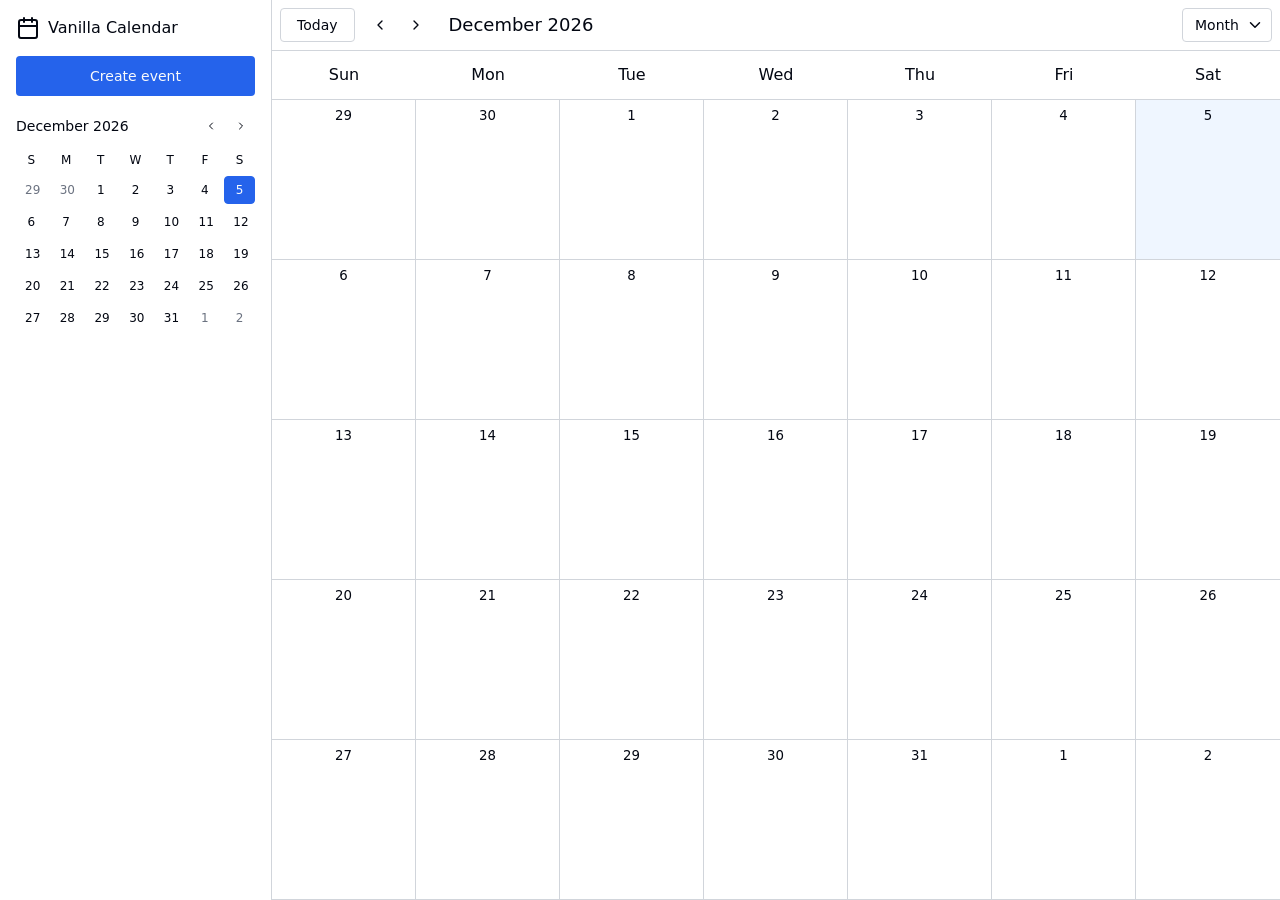
==== Calendar/index.html @ 589fa888 "Belum beberes" ====
<!DOCTYPE html>
<html lang="en">

<head>
  <meta charset="UTF-8">
  <meta name="viewport" content="width=device-width, initial-scale=1.0">
  <link rel="stylesheet" href="styles/index.css" />
  <link rel="canonical" href="https://vanilla-calendar.mateuszziomekit.com" />
  <script src="scripts/index.js" type="module"></script>
  <title>Vanilla Calendar | Responsive App with HTML, CSS & JavaScript - Mateusz Ziomek</title>
  <meta name="description"
    content="Vanilla Calendar is a fully responsive calendar app built with HTML, CSS, and JavaScript. Create, manage, and view events in real-time, all built from scratch without libraries or frameworks." />
  <link rel="manifest" href="manifest.webmanifest">
  <meta name="author" content="Mateusz Ziomek">
  <meta name="robots" content="index, follow">
  <meta property="og:type" content="website">
  <meta property="og:title" content="Vanilla Calendar | Responsive App with HTML, CSS & JavaScript - Mateusz Ziomek">
  <meta property="og:description"
    content="Vanilla Calendar is a fully responsive calendar app built with HTML, CSS, and JavaScript. Create, manage, and view events in real-time, all built from scratch without libraries or frameworks.">
  <meta property="og:url" content="https://vanilla-calendar.mateuszziomekit.com">
  <meta property="og:image" content="https://vanilla-calendar.mateuszziomekit.com/thumbnail.jpg">
  <meta property="og:image:width" content="1280">
  <meta property="og:image:height" content="720">
  <meta property="og:image:type" content="image/jpeg">
  <meta property="og:image:alt"
    content="A thumbnail of a Vanilla Calendar Youtube video, containing the mobile and the desktop view.">
  <meta name="twitter:card" content="summary_large_image">
  <meta name="twitter:creator" content="@mateuszziomekit">
  <meta name="twitter:title" content="Vanilla Calendar | Responsive App with HTML, CSS & JavaScript - Mateusz Ziomek">
  <meta name="twitter:description"
    content="Vanilla Calendar is a fully responsive calendar app built with HTML, CSS, and JavaScript. Create, manage, and view events in real-time, all built from scratch without libraries or frameworks.">
  <meta name="twitter:image" content="https://vanilla-calendar.mateuszziomekit.com/thumbnail.jpg">
  <meta name="twitter:image:alt"
    content="A thumbnail of a Vanilla Calendar Youtube video, containing the mobile and the desktop view.">
</head>

<body>
  <div class="app">
    <div class="sidebar desktop-only">
      <div class="sidebar__logo">
        <svg xmlns="http://www.w3.org/2000/svg" width="24" height="24" viewBox="0 0 24 24" fill="none"
          stroke="currentColor" stroke-width="2" stroke-linecap="round" stroke-linejoin="round"
          class="lucide lucide-calendar">
          <path d="M8 2v4" />
          <path d="M16 2v4" />
          <rect width="18" height="18" x="3" y="4" rx="2" />
          <path d="M3 10h18" />
        </svg>
        <span class="sidebar__title">Vanilla Calendar</span>
      </div>

      <button class="button button--primary button--lg" data-event-create-button>Create event</button>

      <div class="mini-calendar" data-mini-calendar>
        <div class="mini-calendar__header">
          <time class="mini-calendar__date" data-mini-calendar-date></time>

          <div class="mini-calendar__controls">
            <button class="button button--icon button--secondary button--sm" data-mini-calendar-previous-button>
              <svg xmlns="http://www.w3.org/2000/svg" width="24" height="24" viewBox="0 0 24 24" fill="none"
                stroke="currentColor" stroke-width="2" stroke-linecap="round" stroke-linejoin="round"
                class="button__icon">
                <path d="m15 18-6-6 6-6" />
              </svg>
            </button>

            <button class="button button--icon button--secondary button--sm" data-mini-calendar-next-button>
              <svg xmlns="http://www.w3.org/2000/svg" width="24" height="24" viewBox="0 0 24 24" fill="none"
                stroke="currentColor" stroke-width="2" stroke-linecap="round" stroke-linejoin="round"
                class="button__icon">
                <path d="m9 18 6-6-6-6" />
              </svg>
            </button>
          </div>
        </div>

        <div class="mini-calendar__content">
          <ul class="mini-calendar__day-of-week-list">
            <li class="mini-calendar__day-of-week">S</li>
            <li class="mini-calendar__day-of-week">M</li>
            <li class="mini-calendar__day-of-week">T</li>
            <li class="mini-calendar__day-of-week">W</li>
            <li class="mini-calendar__day-of-week">T</li>
            <li class="mini-calendar__day-of-week">F</li>
            <li class="mini-calendar__day-of-week">S</li>
          </ul>

          <ul class="mini-calendar__day-list" data-mini-calendar-day-list></ul>
        </div>
      </div>
    </div>
    <main class="main">
      <div class="nav">
        <button class="button button--icon button--secondary mobile-only" data-hamburger-button>
          <svg xmlns="http://www.w3.org/2000/svg" width="24" height="24" viewBox="0 0 24 24" fill="none"
            stroke="currentColor" stroke-width="2" stroke-linecap="round" stroke-linejoin="round" class="button__icon">
            <line x1="4" x2="20" y1="12" y2="12" />
            <line x1="4" x2="20" y1="6" y2="6" />
            <line x1="4" x2="20" y1="18" y2="18" />
          </svg>
        </button>

        <div class="nav__date-info">
          <div class="nav__controls">
            <button class="button button--secondary desktop-only" data-nav-today-button>Today</button>
            <button class="button button--icon button--secondary mobile-only" data-nav-today-button>
              <svg xmlns="http://www.w3.org/2000/svg" width="24" height="24" viewBox="0 0 24 24" fill="none"
                stroke="currentColor" stroke-width="2" stroke-linecap="round" stroke-linejoin="round"
                class="button__icon">
                <path d="M8 2v4" />
                <path d="M16 2v4" />
                <rect width="18" height="18" x="3" y="4" rx="2" />
                <path d="M3 10h18" />
                <path d="M8 14h.01" />
                <path d="M12 14h.01" />
                <path d="M16 14h.01" />
                <path d="M8 18h.01" />
                <path d="M12 18h.01" />
                <path d="M16 18h.01" />
              </svg>
            </button>

            <div class="nav__arrows">
              <button class="button button--icon button--secondary" data-nav-previous-button>
                <svg xmlns="http://www.w3.org/2000/svg" width="24" height="24" viewBox="0 0 24 24" fill="none"
                  stroke="currentColor" stroke-width="2" stroke-linecap="round" stroke-linejoin="round"
                  class="button__icon">
                  <path d="m15 18-6-6 6-6" />
                </svg>
              </button>

              <button class="button button--icon button--secondary" data-nav-next-button>
                <svg xmlns="http://www.w3.org/2000/svg" width="24" height="24" viewBox="0 0 24 24" fill="none"
                  stroke="currentColor" stroke-width="2" stroke-linecap="round" stroke-linejoin="round"
                  class="button__icon">
                  <path d="m9 18 6-6-6-6" />
                </svg>
              </button>
            </div>
          </div>
          <time class="nav__date" data-nav-date></time>
        </div>

        <div class="select desktop-only">
          <select class="select__select" data-view-select>
            <option value="day">Day</option>
            <option value="week">Week</option>
            <option value="month" selected>Month</option>
          </select>

          <svg xmlns="http://www.w3.org/2000/svg" width="24" height="24" viewBox="0 0 24 24" fill="none"
            stroke="currentColor" stroke-width="2" stroke-linecap="round" stroke-linejoin="round" class="select__icon">
            <path d="m6 9 6 6 6-6" />
          </svg>
        </div>
      </div>
      <div class="calendar" data-calendar>
      </div>
    </main>
  </div>

  <button class="fab mobile-only" data-event-create-button>
    <svg xmlns="http://www.w3.org/2000/svg" width="24" height="24" viewBox="0 0 24 24" fill="none" stroke="currentColor"
      stroke-width="2" stroke-linecap="round" stroke-linejoin="round" class="fab__icon">
      <path d="M5 12h14" />
      <path d="M12 5v14" />
    </svg>
  </button>

  <dialog class="dialog" data-dialog="event-form">
    <form class="form" data-event-form>
      <div class="dialog__wrapper">
        <div class="dialog__header">
          <h2 class="dialog__title" data-dialog-title></h2>
          <button class="button button--icon button--secondary" type="button" data-dialog-close-button>
            <svg xmlns="http://www.w3.org/2000/svg" width="24" height="24" viewBox="0 0 24 24" fill="none"
              stroke="currentColor" stroke-width="2" stroke-linecap="round" stroke-linejoin="round"
              class="button__icon">
              <path d="M18 6 6 18" />
              <path d="m6 6 12 12" />
            </svg>
          </button>
        </div>

        <div class="dialog__content">
          <div class="form__fields">
            <input type="hidden" id="id" name="id" />

            <div class="form__field">
              <label class="form__label" for="title">Title</label>
              <input class="input input--fill" id="title" name="title" type="text" placeholder="My awesome event!"
                required autofocus />
            </div>

            <div class="form__field">
              <label class="form__label" for="date">Date</label>
              <input class="input input--fill" id="date" name="date" type="date" required />
            </div>

            <div class="form__split">
              <div class="form__field">
                <label class="form__label" for="start-time">Start time</label>
                <div class="select select--fill">
                  <select class="select__select" id="start-time" name="start-time">
                    <option value="0">12:00 AM</option>
                    <option value="30">12:30 AM</option>
                    <option value="60">1:00 AM</option>
                    <option value="90">1:30 AM</option>
                    <option value="120">2:00 AM</option>
                    <option value="150">2:30 AM</option>
                    <option value="180">3:00 AM</option>
                    <option value="210">3:30 AM</option>
                    <option value="240">4:00 AM</option>
                    <option value="270">4:30 AM</option>
                    <option value="300">5:00 AM</option>
                    <option value="330">5:30 AM</option>
                    <option value="360">6:00 AM</option>
                    <option value="390">6:30 AM</option>
                    <option value="420">7:00 AM</option>
                    <option value="450">7:30 AM</option>
                    <option value="480">8:00 AM</option>
                    <option value="510">8:30 AM</option>
                    <option value="540">9:00 AM</option>
                    <option value="570">9:30 AM</option>
                    <option value="600">10:00 AM</option>
                    <option value="630">10:30 AM</option>
                    <option value="660">11:00 AM</option>
                    <option value="690">11:30 AM</option>
                    <option value="720">12:00 PM</option>
                    <option value="750">12:30 PM</option>
                    <option value="780">1:00 PM</option>
                    <option value="810">1:30 PM</option>
                    <option value="840">2:00 PM</option>
                    <option value="870">2:30 PM</option>
                    <option value="900">3:00 PM</option>
                    <option value="930">3:30 PM</option>
                    <option value="960">4:00 PM</option>
                    <option value="990">4:30 PM</option>
                    <option value="1020">5:00 PM</option>
                    <option value="1050">5:30 PM</option>
                    <option value="1080">6:00 PM</option>
                    <option value="1110">6:30 PM</option>
                    <option value="1140">7:00 PM</option>
                    <option value="1170">7:30 PM</option>
                    <option value="1200">8:00 PM</option>
                    <option value="1230">8:30 PM</option>
                    <option value="1260">9:00 PM</option>
                    <option value="1290">9:30 PM</option>
                    <option value="1320">10:00 PM</option>
                    <option value="1350">10:30 PM</option>
                    <option value="1380">11:00 PM</option>
                    <option value="1410">11:30 PM</option>
                  </select>

                  <svg xmlns="http://www.w3.org/2000/svg" width="24" height="24" viewBox="0 0 24 24" fill="none"
                    stroke="currentColor" stroke-width="2" stroke-linecap="round" stroke-linejoin="round"
                    class="select__icon">
                    <path d="m6 9 6 6 6-6" />
                  </svg>
                </div>
              </div>

              <div class="form__field">
                <label class="form__label" for="end-time">End time</label>
                <div class="select select--fill">
                  <select class="select__select" id="end-time" name="end-time">
                    <option value="30">12:30 AM</option>
                    <option value="60">1:00 AM</option>
                    <option value="90">1:30 AM</option>
                    <option value="120">2:00 AM</option>
                    <option value="150">2:30 AM</option>
                    <option value="180">3:00 AM</option>
                    <option value="210">3:30 AM</option>
                    <option value="240">4:00 AM</option>
                    <option value="270">4:30 AM</option>
                    <option value="300">5:00 AM</option>
                    <option value="330">5:30 AM</option>
                    <option value="360">6:00 AM</option>
                    <option value="390">6:30 AM</option>
                    <option value="420">7:00 AM</option>
                    <option value="450">7:30 AM</option>
                    <option value="480">8:00 AM</option>
                    <option value="510">8:30 AM</option>
                    <option value="540">9:00 AM</option>
                    <option value="570">9:30 AM</option>
                    <option value="600">10:00 AM</option>
                    <option value="630">10:30 AM</option>
                    <option value="660">11:00 AM</option>
                    <option value="690">11:30 AM</option>
                    <option value="720">12:00 PM</option>
                    <option value="750">12:30 PM</option>
                    <option value="780">1:00 PM</option>
                    <option value="810">1:30 PM</option>
                    <option value="840">2:00 PM</option>
                    <option value="870">2:30 PM</option>
                    <option value="900">3:00 PM</option>
                    <option value="930">3:30 PM</option>
                    <option value="960">4:00 PM</option>
                    <option value="990">4:30 PM</option>
                    <option value="1020">5:00 PM</option>
                    <option value="1050">5:30 PM</option>
                    <option value="1080">6:00 PM</option>
                    <option value="1110">6:30 PM</option>
                    <option value="1140">7:00 PM</option>
                    <option value="1170">7:30 PM</option>
                    <option value="1200">8:00 PM</option>
                    <option value="1230">8:30 PM</option>
                    <option value="1260">9:00 PM</option>
                    <option value="1290">9:30 PM</option>
                    <option value="1320">10:00 PM</option>
                    <option value="1350">10:30 PM</option>
                    <option value="1380">11:00 PM</option>
                    <option value="1410">11:30 PM</option>
                    <option value="1440">12:00 AM</option>
                  </select>

                  <svg xmlns="http://www.w3.org/2000/svg" width="24" height="24" viewBox="0 0 24 24" fill="none"
                    stroke="currentColor" stroke-width="2" stroke-linecap="round" stroke-linejoin="round"
                    class="select__icon">
                    <path d="m6 9 6 6 6-6" />
                  </svg>
                </div>
              </div>
            </div>

            <div class="form__field">
              <label class="form__label" for="color">Color</label>
              <div class="color-select">
                <label class="color-select__item" style="--color-select-item-color: #2563eb">
                  <input class="color-select__input" type="radio" name="color" value="#2563eb" checked />
                  <div class="color-select__color">
                    <div class="color-select__color-inner"></div>
                  </div>
                </label>
                <label class="color-select__item" style="--color-select-item-color: #ea580c">
                  <input class="color-select__input" type="radio" name="color" value="#ea580c" />
                  <div class="color-select__color">
                    <div class="color-select__color-inner"></div>
                  </div>
                </label>
                <label class="color-select__item" style="--color-select-item-color: #16a34a">
                  <input class="color-select__input" type="radio" name="color" value="#16a34a" />
                  <div class="color-select__color">
                    <div class="color-select__color-inner"></div>
                  </div>
                </label>
                <label class="color-select__item" style="--color-select-item-color: #7c3aed">
                  <input class="color-select__input" type="radio" name="color" value="#7c3aed" />
                  <div class="color-select__color">
                    <div class="color-select__color-inner"></div>
                  </div>
                </label>
                <label class="color-select__item" style="--color-select-item-color: #e11d48">
                  <input class="color-select__input" type="radio" name="color" value="#e11d48" />
                  <div class="color-select__color">
                    <div class="color-select__color-inner"></div>
                  </div>
                </label>
              </div>
            </div>
          </div>
        </div>

        <div class="dialog__footer">
          <div class="dialog__actions">
            <button class="button button--secondary" type="button" data-dialog-close-button>Cancel</button>
            <button class="button button--primary">Save</button>
          </div>
        </div>
      </div>
    </form>
  </dialog>

  <dialog class="dialog" data-dialog="event-details">
    <div class="dialog__wrapper">
      <div class="dialog__header">
        <h2 class="dialog__title">Event details</h2>
        <div class="dialog__header-actions">
          <button class="button button--icon button--secondary" data-event-details-delete-button>
            <svg xmlns="http://www.w3.org/2000/svg" width="24" height="24" viewBox="0 0 24 24" fill="none"
              stroke="currentColor" stroke-width="2" stroke-linecap="round" stroke-linejoin="round"
              class="button__icon">
              <path d="M3 6h18" />
              <path d="M19 6v14c0 1-1 2-2 2H7c-1 0-2-1-2-2V6" />
              <path d="M8 6V4c0-1 1-2 2-2h4c1 0 2 1 2 2v2" />
            </svg>
          </button>

          <button class="button button--icon button--secondary" data-event-details-edit-button>
            <svg xmlns="http://www.w3.org/2000/svg" width="24" height="24" viewBox="0 0 24 24" fill="none"
              stroke="currentColor" stroke-width="2" stroke-linecap="round" stroke-linejoin="round"
              class="button__icon">
              <path
                d="M21.174 6.812a1 1 0 0 0-3.986-3.987L3.842 16.174a2 2 0 0 0-.5.83l-1.321 4.352a.5.5 0 0 0 .623.622l4.353-1.32a2 2 0 0 0 .83-.497z" />
              <path d="m15 5 4 4" />
            </svg>
          </button>

          <div class="dialog__header-actions-divider"></div>

          <button class="button button--icon button--secondary" data-dialog-close-button autofocus>
            <svg xmlns="http://www.w3.org/2000/svg" width="24" height="24" viewBox="0 0 24 24" fill="none"
              stroke="currentColor" stroke-width="2" stroke-linecap="round" stroke-linejoin="round"
              class="button__icon">
              <path d="M18 6 6 18" />
              <path d="m6 6 12 12" />
            </svg>
          </button>
        </div>
      </div>

      <div class="dialog__content">
        <div class="event-details" data-event-details>
          <div class="event-details__line"></div>
          <div class="event-details__content">
            <div class="event-details__title" data-event-details-title></div>
            <div class="event-details__time">
              <time data-event-details-date></time> <br />
              <time data-event-details-start-time></time> - <time data-event-details-end-time></time>
            </div>
          </div>
        </div>
      </div>
    </div>
  </dialog>

  <dialog class="dialog" data-dialog="event-delete">
    <div class="dialog__wrapper">
      <div class="dialog__header">
        <h2 class="dialog__title">Delete event</h2>

        <button class="button button--icon button--secondary" data-dialog-close-button autofocus>
          <svg xmlns="http://www.w3.org/2000/svg" width="24" height="24" viewBox="0 0 24 24" fill="none"
            stroke="currentColor" stroke-width="2" stroke-linecap="round" stroke-linejoin="round" class="button__icon">
            <path d="M18 6 6 18" />
            <path d="m6 6 12 12" />
          </svg>
        </button>
      </div>

      <div class="dialog__content">
        <p>Do you really want to delete <strong data-event-delete-title></strong>?</p>
      </div>

      <div class="dialog__footer">
        <div class="dialog__actions">
          <button class="button button--secondary" data-dialog-close-button>Cancel</button>
          <button class="button button--danger" data-event-delete-button>Delete</button>
        </div>
      </div>
    </div>
  </dialog>

  <dialog class="dialog dialog--sidebar" data-dialog="mobile-sidebar">
    <div class="dialog__wrapper">
      <div class="dialog__content">
        <div class="mini-calendar" data-mini-calendar>
          <div class="mini-calendar__header">
            <time class="mini-calendar__date" data-mini-calendar-date></time>

            <div class="mini-calendar__controls">
              <button class="button button--icon button--secondary button--sm" data-mini-calendar-previous-button>
                <svg xmlns="http://www.w3.org/2000/svg" width="24" height="24" viewBox="0 0 24 24" fill="none"
                  stroke="currentColor" stroke-width="2" stroke-linecap="round" stroke-linejoin="round"
                  class="button__icon">
                  <path d="m15 18-6-6 6-6" />
                </svg>
              </button>

              <button class="button button--icon button--secondary button--sm" data-mini-calendar-next-button>
                <svg xmlns="http://www.w3.org/2000/svg" width="24" height="24" viewBox="0 0 24 24" fill="none"
                  stroke="currentColor" stroke-width="2" stroke-linecap="round" stroke-linejoin="round"
                  class="button__icon">
                  <path d="m9 18 6-6-6-6" />
                </svg>
              </button>
            </div>
          </div>

          <div class="mini-calendar__content">
            <ul class="mini-calendar__day-of-week-list">
              <li class="mini-calendar__day-of-week">S</li>
              <li class="mini-calendar__day-of-week">M</li>
              <li class="mini-calendar__day-of-week">T</li>
              <li class="mini-calendar__day-of-week">W</li>
              <li class="mini-calendar__day-of-week">T</li>
              <li class="mini-calendar__day-of-week">F</li>
              <li class="mini-calendar__day-of-week">S</li>
            </ul>

            <ul class="mini-calendar__day-list" data-mini-calendar-day-list></ul>
          </div>
        </div>
      </div>
    </div>
  </dialog>

  <template data-template="month-calendar">
    <div class="month-calendar" data-month-calendar>
      <ul class="month-calendar__day-of-week-list">
        <li class="month-calendar__day-of-week">Sun</li>
        <li class="month-calendar__day-of-week">Mon</li>
        <li class="month-calendar__day-of-week">Tue</li>
        <li class="month-calendar__day-of-week">Wed</li>
        <li class="month-calendar__day-of-week">Thu</li>
        <li class="month-calendar__day-of-week">Fri</li>
        <li class="month-calendar__day-of-week">Sat</li>
      </ul>

      <div class="month-calendar__day-list-wrapper">
        <ul class="month-calendar__day-list" data-month-calendar-day-list data-calendar-scrollable>
        </ul>
      </div>
    </div>
  </template>

  <template data-template="month-calendar-day">
    <li class="month-calendar__day" data-month-calendar-day>
      <button class="month-calendar__day-label" data-month-calendar-day-label></button>
      <div class="month-calendar__event-list-wrapper" data-month-calendar-event-list-wrapper>
        <ul class="event-list" data-event-list></ul>
      </div>
    </li>
  </template>

  <template data-template="week-calendar">
    <div class="week-calendar" data-week-calendar>
      <ul class="week-calendar__day-of-week-list" data-week-calendar-day-of-week-list>
      </ul>

      <ul class="week-calendar__all-day-list" data-week-calendar-all-day-list>
      </ul>

      <div class="week-calendar__content">
        <div class="week-calendar__content-inner" data-calendar-scrollable>
          <ul class="week-calendar__time-list">
            <li class="week-calendar__time-item">
              <time class="week-calendar__time">12:00 AM</time>
            </li>
            <li class="week-calendar__time-item">
              <time class="week-calendar__time">1:00 AM</time>
            </li>
            <li class="week-calendar__time-item">
              <time class="week-calendar__time">2:00 AM</time>
            </li>
            <li class="week-calendar__time-item">
              <time class="week-calendar__time">3:00 AM</time>
            </li>
            <li class="week-calendar__time-item">
              <time class="week-calendar__time">4:00 AM</time>
            </li>
            <li class="week-calendar__time-item">
              <time class="week-calendar__time">5:00 AM</time>
            </li>
            <li class="week-calendar__time-item">
              <time class="week-calendar__time">6:00 AM</time>
            </li>
            <li class="week-calendar__time-item">
              <time class="week-calendar__time">7:00 AM</time>
            </li>
            <li class="week-calendar__time-item">
              <time class="week-calendar__time">8:00 AM</time>
            </li>
            <li class="week-calendar__time-item">
              <time class="week-calendar__time">9:00 AM</time>
            </li>
            <li class="week-calendar__time-item">
              <time class="week-calendar__time">10:00 AM</time>
            </li>
            <li class="week-calendar__time-item">
              <time class="week-calendar__time">11:00 AM</time>
            </li>
            <li class="week-calendar__time-item">
              <time class="week-calendar__time">12:00 PM</time>
            </li>
            <li class="week-calendar__time-item">
              <time class="week-calendar__time">1:00 PM</time>
            </li>
            <li class="week-calendar__time-item">
              <time class="week-calendar__time">2:00 PM</time>
            </li>
            <li class="week-calendar__time-item">
              <time class="week-calendar__time">3:00 PM</time>
            </li>
            <li class="week-calendar__time-item">
              <time class="week-calendar__time">4:00 PM</time>
            </li>
            <li class="week-calendar__time-item">
              <time class="week-calendar__time">5:00 PM</time>
            </li>
            <li class="week-calendar__time-item">
              <time class="week-calendar__time">6:00 PM</time>
            </li>
            <li class="week-calendar__time-item">
              <time class="week-calendar__time">7:00 PM</time>
            </li>
            <li class="week-calendar__time-item">
              <time class="week-calendar__time">8:00 PM</time>
            </li>
            <li class="week-calendar__time-item">
              <time class="week-calendar__time">9:00 PM</time>
            </li>
            <li class="week-calendar__time-item">
              <time class="week-calendar__time">10:00 PM</time>
            </li>
            <li class="week-calendar__time-item">
              <time class="week-calendar__time">11:00 PM</time>
            </li>
          </ul>

          <div class="week-calendar__columns" data-week-calendar-columns>
          </div>
        </div>
      </div>
    </div>
  </template>

  <template data-template="week-calendar-day-of-week">
    <li class="week-calendar__day-of-week" data-week-calendar-day-of-week>
      <button class="week-calendar__day-of-week-button" data-week-calendar-day-of-week-button>
        <span class="week-calendar__day-of-week-day" data-week-calendar-day-of-week-day></span>
        <span class="week-calendar__day-of-week-number" data-week-calendar-day-of-week-number></span>
      </button>
    </li>
  </template>

  <template data-template="week-calendar-all-day-list-item">
    <li class="week-calendar__all-day-list-item" data-week-calendar-all-day-list-item>
      <ul class="event-list" data-event-list></ul>
    </li>
  </template>

  <template data-template="week-calendar-column">
    <div class="week-calendar__column" data-week-calendar-column>
      <div class="week-calendar__cell" data-week-calendar-cell="0"></div>
      <div class="week-calendar__cell" data-week-calendar-cell="60"></div>
      <div class="week-calendar__cell" data-week-calendar-cell="120"></div>
      <div class="week-calendar__cell" data-week-calendar-cell="180"></div>
      <div class="week-calendar__cell" data-week-calendar-cell="240"></div>
      <div class="week-calendar__cell" data-week-calendar-cell="300"></div>
      <div class="week-calendar__cell" data-week-calendar-cell="360"></div>
      <div class="week-calendar__cell" data-week-calendar-cell="420"></div>
      <div class="week-calendar__cell" data-week-calendar-cell="480"></div>
      <div class="week-calendar__cell" data-week-calendar-cell="540"></div>
      <div class="week-calendar__cell" data-week-calendar-cell="600"></div>
      <div class="week-calendar__cell" data-week-calendar-cell="660"></div>
      <div class="week-calendar__cell" data-week-calendar-cell="720"></div>
      <div class="week-calendar__cell" data-week-calendar-cell="780"></div>
      <div class="week-calendar__cell" data-week-calendar-cell="840"></div>
      <div class="week-calendar__cell" data-week-calendar-cell="900"></div>
      <div class="week-calendar__cell" data-week-calendar-cell="960"></div>
      <div class="week-calendar__cell" data-week-calendar-cell="1020"></div>
      <div class="week-calendar__cell" data-week-calendar-cell="1080"></div>
      <div class="week-calendar__cell" data-week-calendar-cell="1140"></div>
      <div class="week-calendar__cell" data-week-calendar-cell="1200"></div>
      <div class="week-calendar__cell" data-week-calendar-cell="1260"></div>
      <div class="week-calendar__cell" data-week-calendar-cell="1320"></div>
      <div class="week-calendar__cell" data-week-calendar-cell="1380"></div>
    </div>
  </template>

  <template data-template="event-list-item">
    <li class="event-list__item" data-event-list-item>
    </li>
  </template>

  <template data-template="event">
    <button class="event" data-event>
      <span class="event__color"></span>
      <span class="event__title" data-event-title></span>
      <span class="event__time">
        <time data-event-start-time></time> - <time data-event-end-time></time>
      </span>
    </button>
  </template>

  <template data-template="mini-calendar-day-list-item">
    <li class="mini-calendar__day-list-item" data-mini-calendar-day-list-item>
      <button class="mini-calendar__day button button--sm" data-mini-calendar-day></button>
    </li>
  </template>
</body>

</html>
---- Calendar/styles/index.css ----
@import "./button.css";
@import "./color-select.css";
@import "./dialog.css";
@import "./event-details.css";
@import "./event-list.css";
@import "./event.css";
@import "./fab.css";
@import "./form.css";
@import "./input.css";
@import "./mini-calendar.css";
@import "./nav.css";
@import "./month-calendar.css";
@import "./scroll.css";
@import "./select.css";
@import "./sidebar.css";
@import "./toaster.css";
@import "./week-calendar.css";
@import "./responsive.css";

* {
  font-family: ui-sans-serif, system-ui, sans-serif;
  margin: 0;
  padding: 0;
  box-sizing: border-box;
}

body {
  font-size: 16px;
  line-height: 1.5;
  color: var(--color-text-dark);
}

:root {
  --font-size-xs: 0.75rem;
  --font-size-sm: 0.875rem;
  --font-size-md: 1rem;
  --font-size-lg: 1.125rem;
  --font-size-2xl: 1.5rem;

  --line-height-xs: 1rem;
  --line-height-sm: 1.25rem;
  --line-height-md: 1.5rem;
  --line-height-lg: 1.75rem;
  --line-height-2xl: 2rem;

  --border-radius-md: 0.25rem;

  --duration-sm: 100ms;
  --duration-md: 300ms;
  --duration-2xl: 3000ms;

  --color-blue-50: #eff6ff;
  --color-blue-500: #3b82f6;
  --color-blue-600: #2563eb;

  --color-red-500: #ef4444;
  --color-red-600: #dc2626;

  --color-green-600: #16a34a;

  --color-gray-100: #f3f4f6;
  --color-gray-300: #d1d5db;
  --color-gray-400: #9ca3af;
  --color-gray-500: #6b7280;

  --color-white: #ffffff;
  --color-black: #000000;

  --color-text-light: #f9fafb;
  --color-text-dark: #030712;

  --box-shadow-md: 0 1px 3px 0 rgba(0, 0, 0, 0.1), 0 1px 2px -1px rgba(0, 0, 0, 0.1);
  --box-shadow-lg: 0 10px 15px -3px rgba(0, 0, 0, 0.1), 0 4px 6px -4px rgba(0, 0, 0, 0.1);
}

.app {
  height: 100vh;
}

.main {
  display: flex;
  flex-direction: column;
  height: 100%;
}

.calendar {
  height: 100%;
}

@media (min-width: 768px) {
  .app {
    display: grid;
    grid-template-columns: auto 1fr;
  }
}
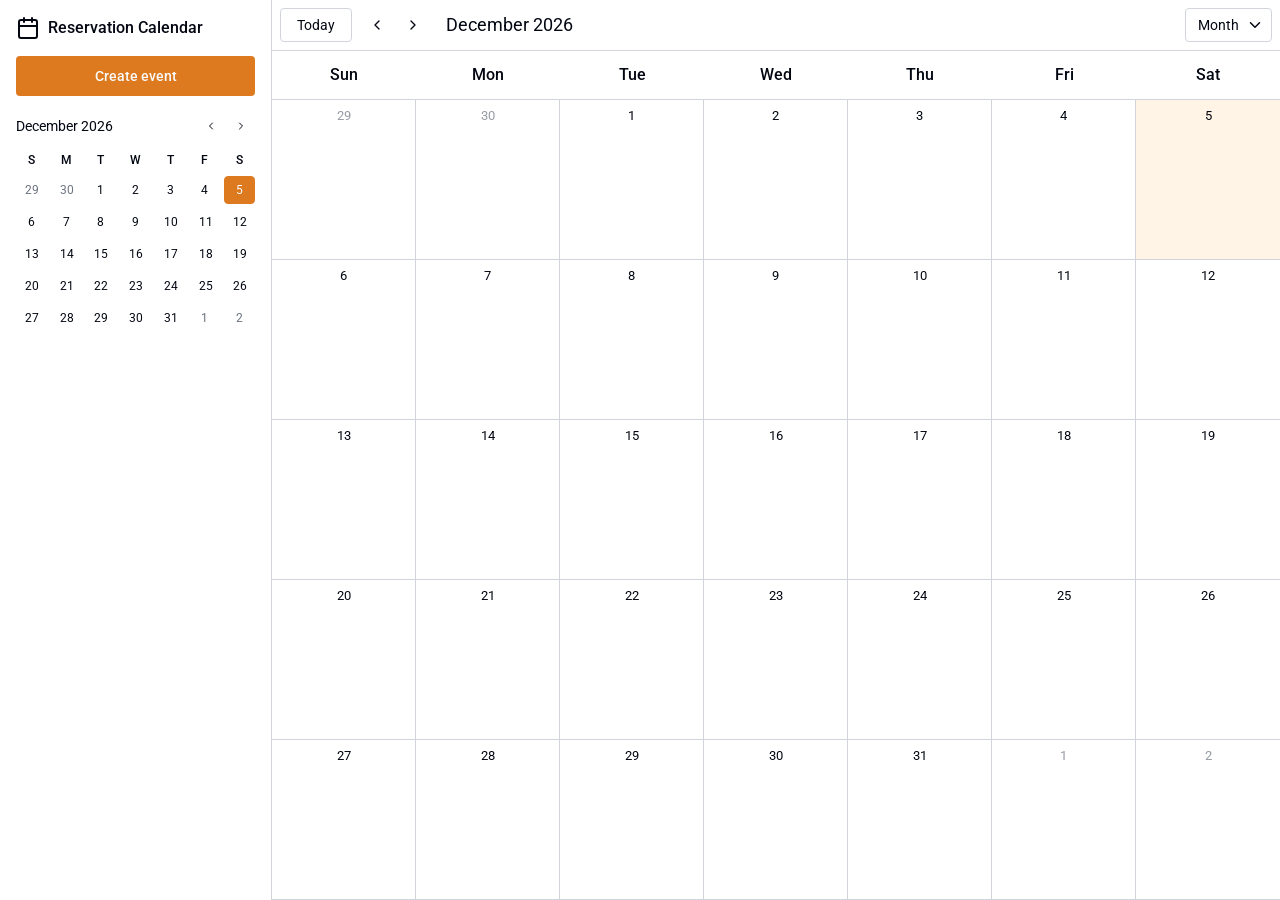
==== commit be8c68a1: "Dashmin calendar done" ====
--- a/Calendar/index.html
+++ b/Calendar/index.html
@@ -4,34 +4,16 @@
 <head>
   <meta charset="UTF-8">
   <meta name="viewport" content="width=device-width, initial-scale=1.0">
+  <meta name="robots" content="index, follow">
+  <meta name="description" content="Halaman kalender peminjaman untuk mengelola jadwal penggunaan Aula Abu Dardiri dan ruangan lainnya."/>
+  <meta name="keywords" content="Kalender, peminjaman, jadwal, aula, KP Salman Alfarisi">
+  <title>Reservation Calendar</title>
   <link rel="stylesheet" href="styles/index.css" />
-  <link rel="canonical" href="https://vanilla-calendar.mateuszziomekit.com" />
+  <link rel="stylesheet" href="https://fonts.googleapis.com/css2?family=Roboto:wght@400;500;700&display=swap">
   <script src="scripts/index.js" type="module"></script>
-  <title>Vanilla Calendar | Responsive App with HTML, CSS & JavaScript - Mateusz Ziomek</title>
-  <meta name="description"
-    content="Vanilla Calendar is a fully responsive calendar app built with HTML, CSS, and JavaScript. Create, manage, and view events in real-time, all built from scratch without libraries or frameworks." />
-  <link rel="manifest" href="manifest.webmanifest">
-  <meta name="author" content="Mateusz Ziomek">
-  <meta name="robots" content="index, follow">
-  <meta property="og:type" content="website">
-  <meta property="og:title" content="Vanilla Calendar | Responsive App with HTML, CSS & JavaScript - Mateusz Ziomek">
-  <meta property="og:description"
-    content="Vanilla Calendar is a fully responsive calendar app built with HTML, CSS, and JavaScript. Create, manage, and view events in real-time, all built from scratch without libraries or frameworks.">
-  <meta property="og:url" content="https://vanilla-calendar.mateuszziomekit.com">
-  <meta property="og:image" content="https://vanilla-calendar.mateuszziomekit.com/thumbnail.jpg">
-  <meta property="og:image:width" content="1280">
-  <meta property="og:image:height" content="720">
-  <meta property="og:image:type" content="image/jpeg">
-  <meta property="og:image:alt"
-    content="A thumbnail of a Vanilla Calendar Youtube video, containing the mobile and the desktop view.">
-  <meta name="twitter:card" content="summary_large_image">
-  <meta name="twitter:creator" content="@mateuszziomekit">
-  <meta name="twitter:title" content="Vanilla Calendar | Responsive App with HTML, CSS & JavaScript - Mateusz Ziomek">
-  <meta name="twitter:description"
-    content="Vanilla Calendar is a fully responsive calendar app built with HTML, CSS, and JavaScript. Create, manage, and view events in real-time, all built from scratch without libraries or frameworks.">
-  <meta name="twitter:image" content="https://vanilla-calendar.mateuszziomekit.com/thumbnail.jpg">
-  <meta name="twitter:image:alt"
-    content="A thumbnail of a Vanilla Calendar Youtube video, containing the mobile and the desktop view.">
+  
+    <!-- Favicons -->
+  <link href="../assets/img/restaurant/Abu Dardiri Hall.png" rel="icon">
 </head>
 
 <body>
@@ -46,7 +28,7 @@
           <rect width="18" height="18" x="3" y="4" rx="2" />
           <path d="M3 10h18" />
         </svg>
-        <span class="sidebar__title">Vanilla Calendar</span>
+        <span class="sidebar__title">Reservation Calendar</span>
       </div>
 
       <button class="button button--primary button--lg" data-event-create-button>Create event</button>
--- a/Calendar/styles/index.css
+++ b/Calendar/styles/index.css
@@ -18,7 +18,9 @@
 @import "./responsive.css";
 
 * {
-  font-family: ui-sans-serif, system-ui, sans-serif;
+  font-family: "Roboto", system-ui, -apple-system, "Segoe UI", Roboto,
+    "Helvetica Neue", Arial, "Noto Sans", "Liberation Sans", sans-serif,
+    "Apple Color Emoji", "Segoe UI Emoji", "Segoe UI Symbol", "Noto Color Emoji";
   margin: 0;
   padding: 0;
   box-sizing: border-box;
@@ -49,9 +51,9 @@
   --duration-md: 300ms;
   --duration-2xl: 3000ms;
 
-  --color-blue-50: #eff6ff;
-  --color-blue-500: #3b82f6;
-  --color-blue-600: #2563eb;
+  --color-orange-50: #fff4e6;
+  --color-orange-500: #f68f28;
+  --color-orange-600: #dd7a1f;
 
   --color-red-500: #ef4444;
   --color-red-600: #dc2626;
